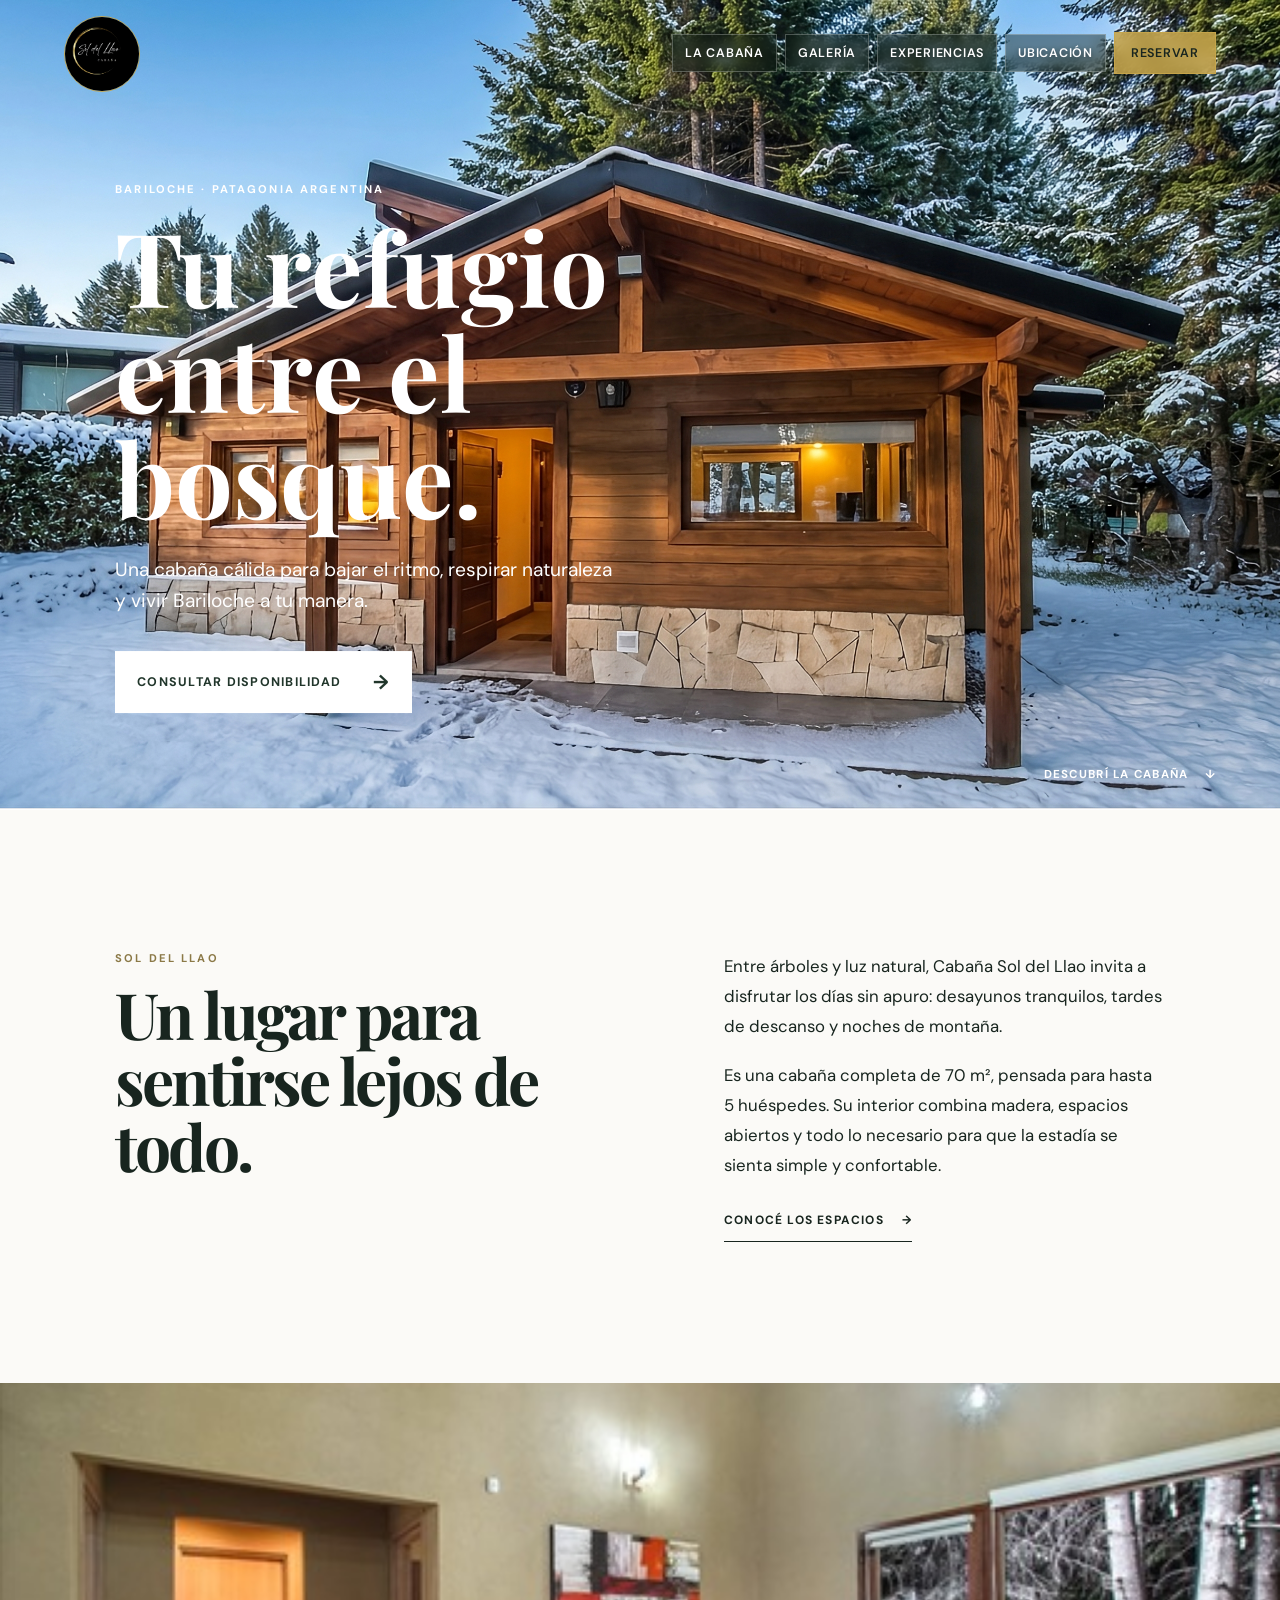
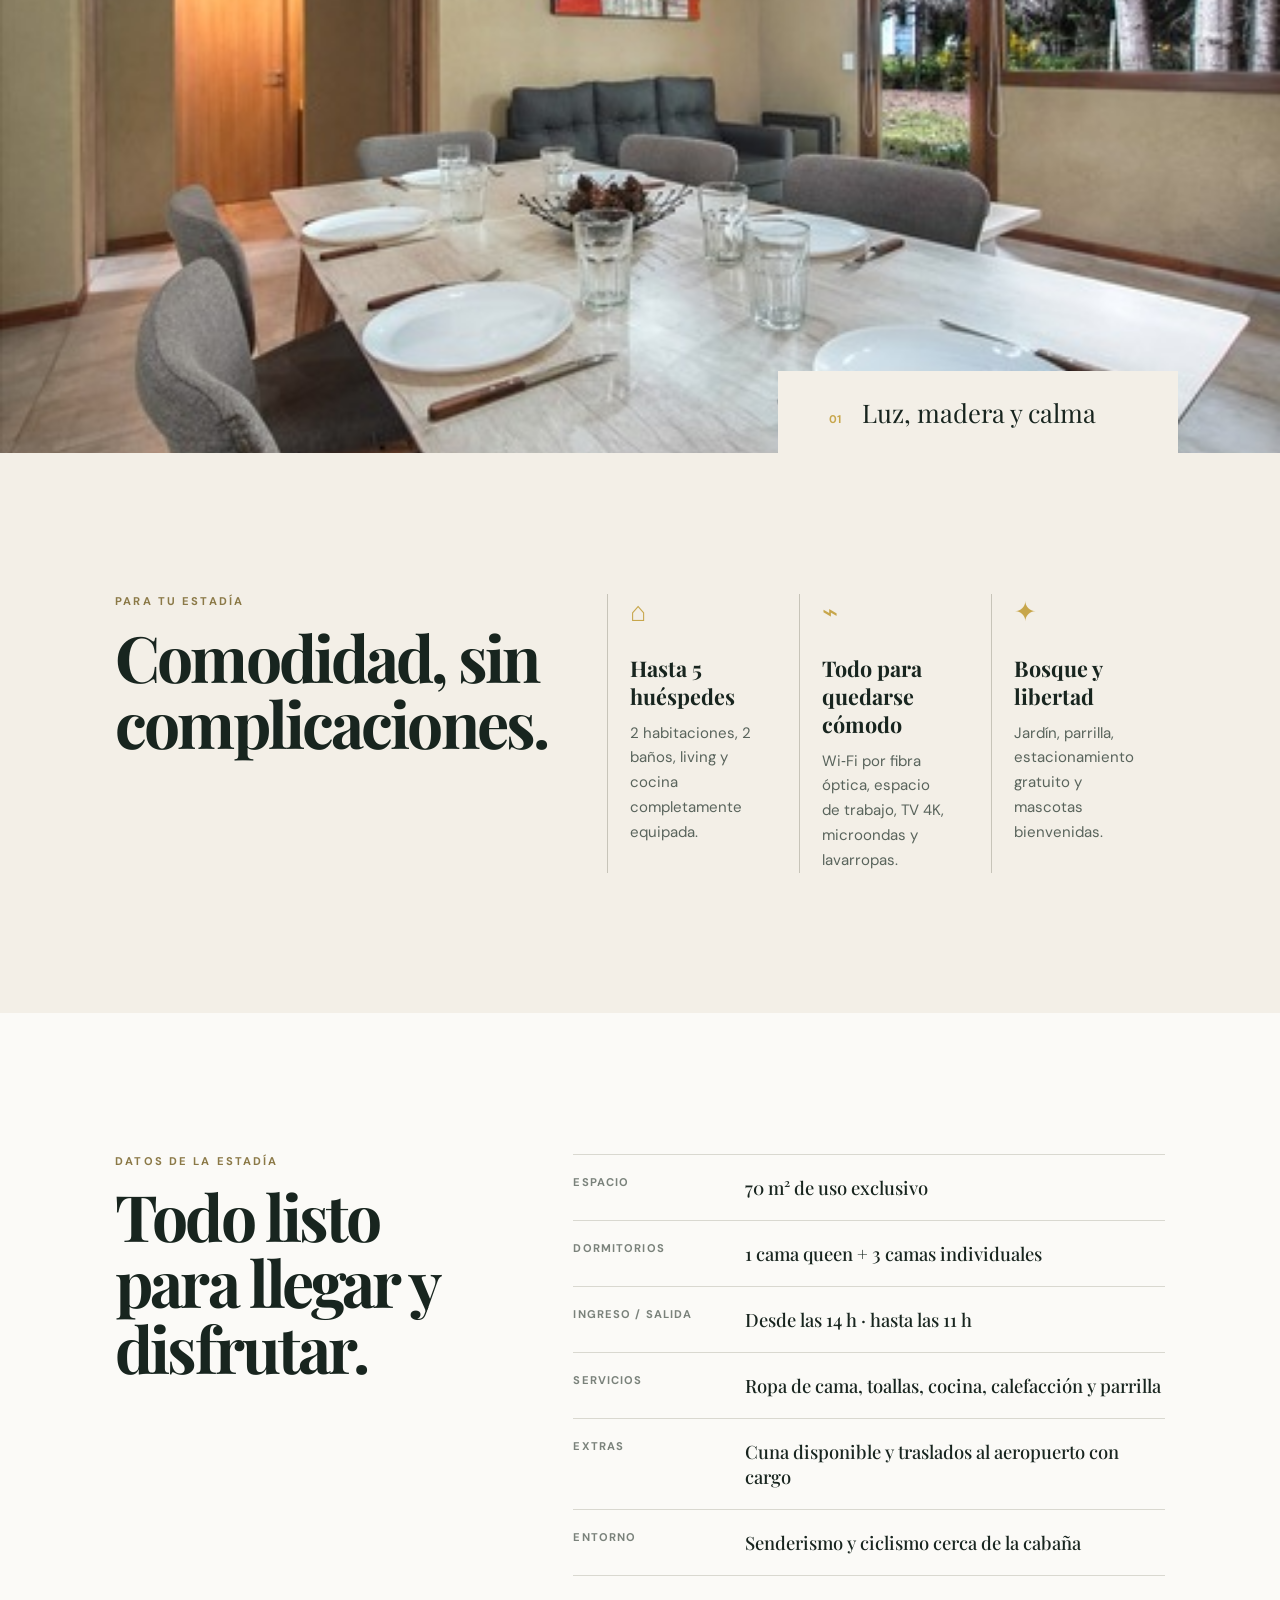
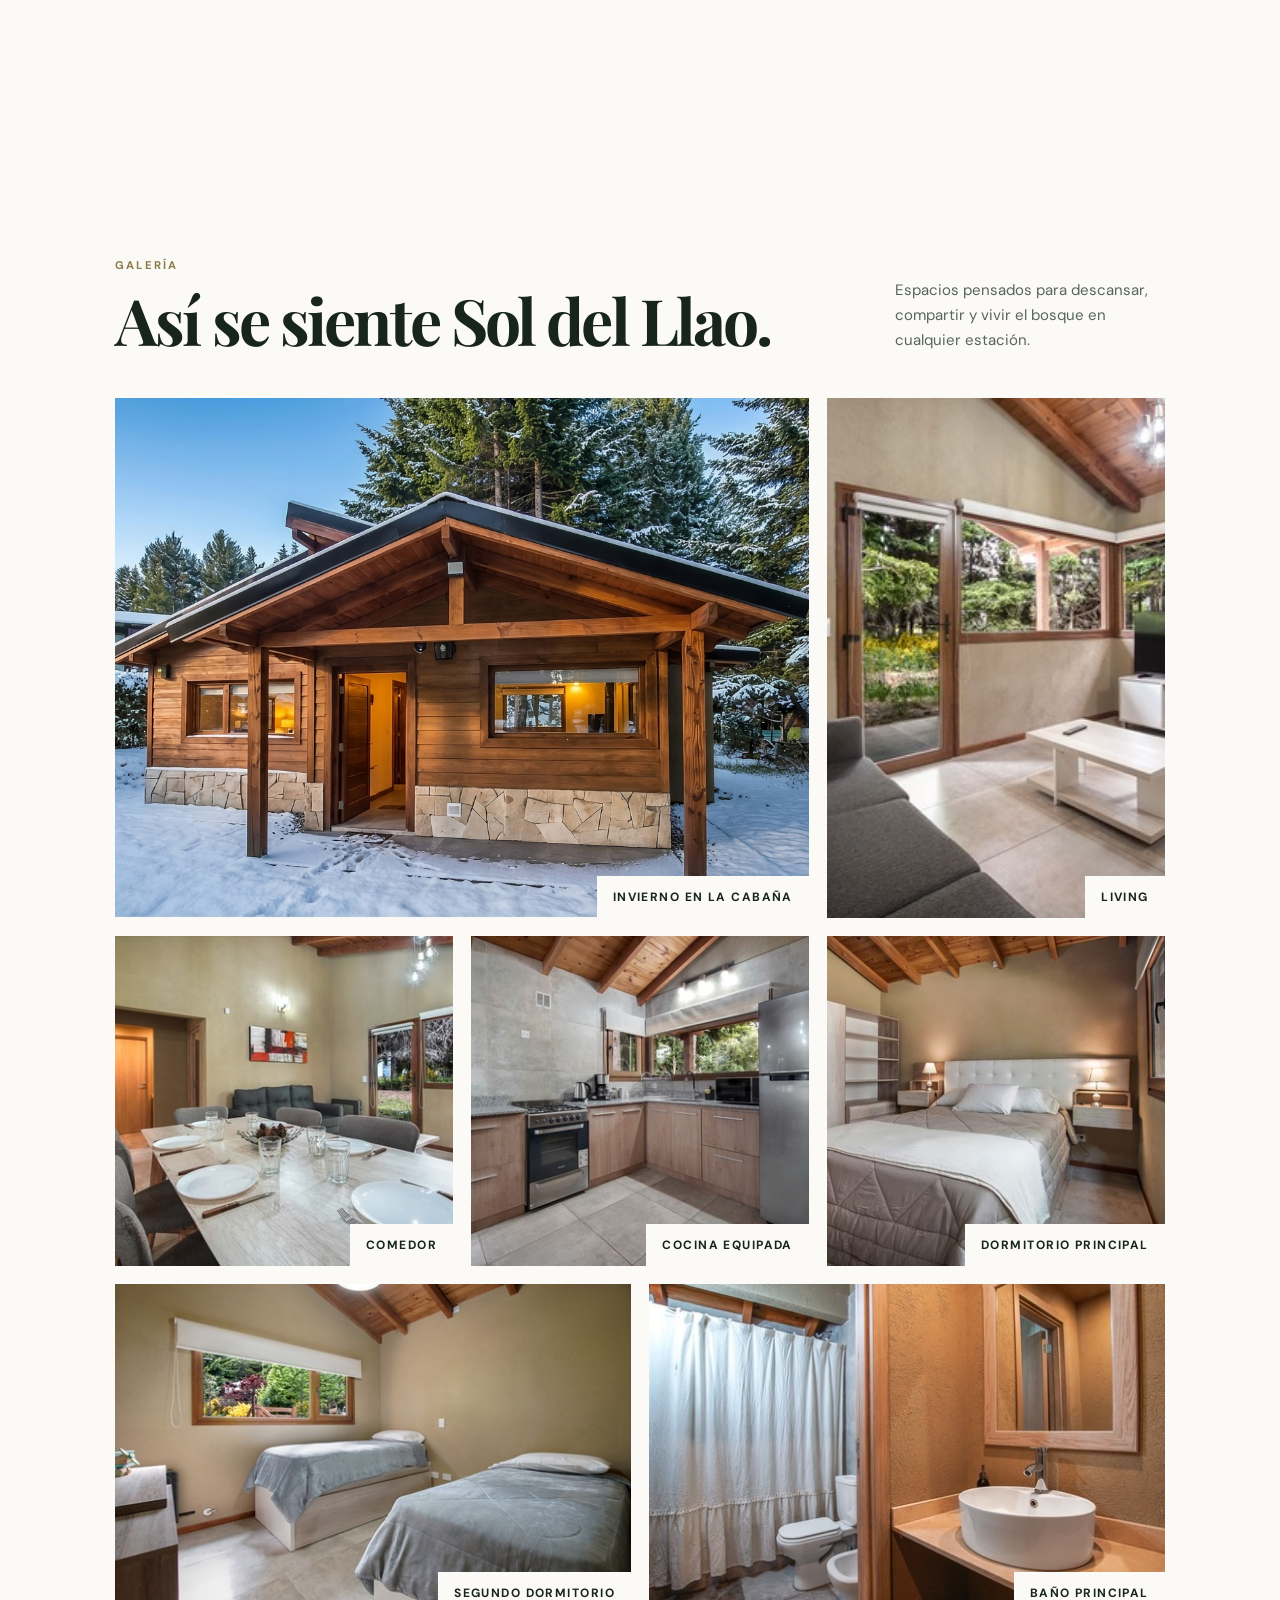
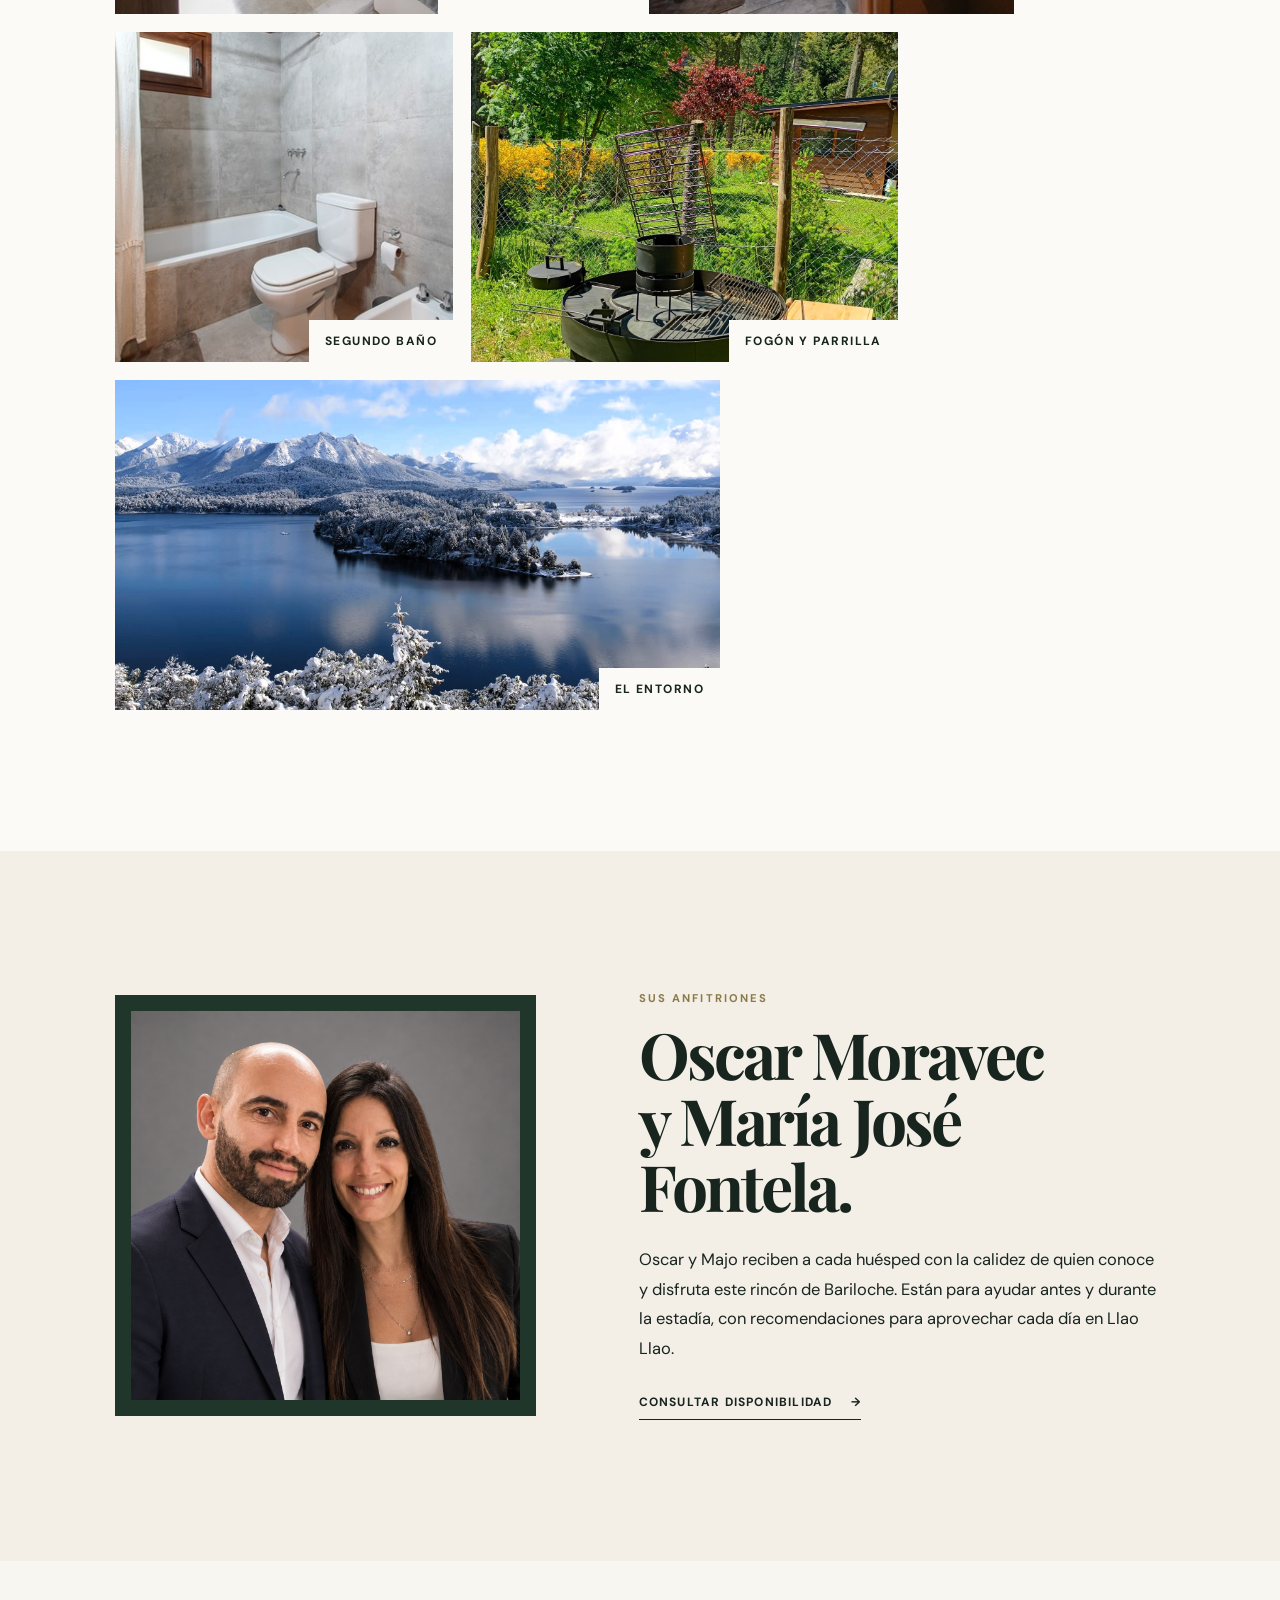
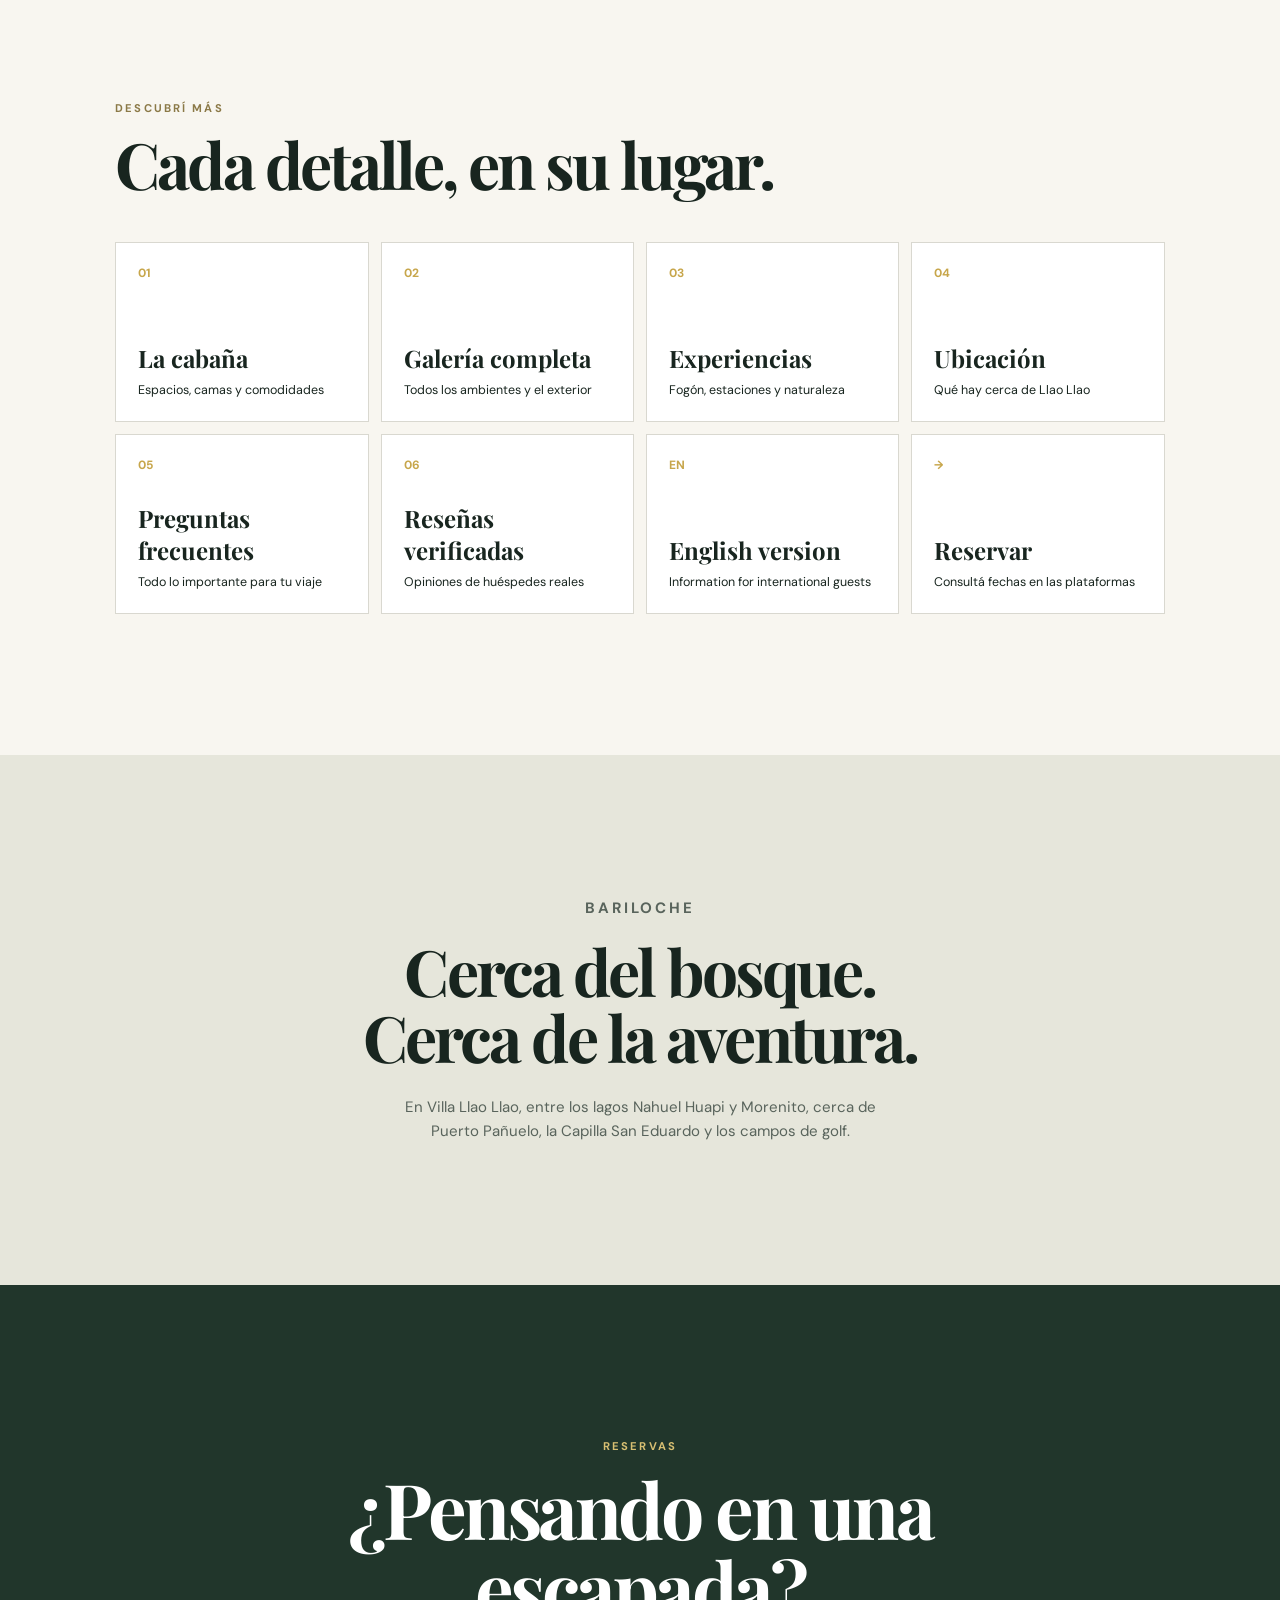
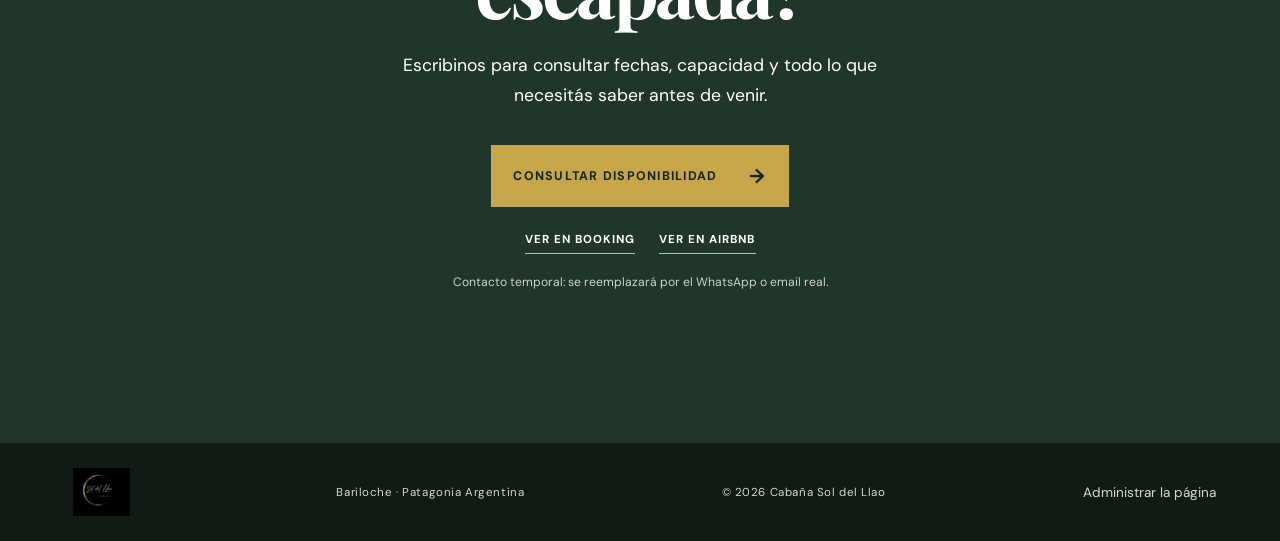
==== index.html @ df4e5b0e "Add files via upload" ====
<!doctype html>
<html lang="es">
  <head>
    <meta charset="UTF-8" />
    <meta name="viewport" content="width=device-width, initial-scale=1.0" />
    <meta name="description" content="Cabaña Sol del Llao, una estadía rodeada de bosque en Bariloche." />
    <title>Cabaña Sol del Llao | Bariloche</title>
    <link rel="preconnect" href="https://fonts.googleapis.com" />
    <link rel="preconnect" href="https://fonts.gstatic.com" crossorigin />
    <link href="https://fonts.googleapis.com/css2?family=DM+Sans:wght@400;500;600;700&family=Playfair+Display:wght@500;600;700&display=swap" rel="stylesheet" />
    <link rel="stylesheet" href="styles.css" />
    <link rel="stylesheet" href="details.css" />
    <link rel="stylesheet" href="authority.css" />
    <link rel="stylesheet" href="gallery-v2.css" />
    <link rel="stylesheet" href="pages.css" />
  </head>
  <body>
    <header class="site-header">
      <a class="brand" href="#inicio" aria-label="Ir al inicio">
        <img src="assets/logo-sol-del-llao.png" alt="Sol del Llao" />
      </a>
      <button class="menu-button" aria-expanded="false" aria-controls="nav">Menú</button>
      <nav id="nav" class="navigation" aria-label="Navegación principal">
        <a href="cabana.html">La cabaña</a>
        <a href="galeria.html">Galería</a>
        <a href="experiencias.html">Experiencias</a>
        <a href="ubicacion.html">Ubicación</a>
        <a href="reservas.html" class="nav-contact">Reservar</a>
      </nav>
    </header>

    <main>
      <section class="hero" id="inicio" aria-labelledby="hero-title">
        <img class="hero-image" src="assets/cabana-invierno.jpg" alt="Cabaña Sol del Llao rodeada de nieve y bosque" />
        <div class="hero-shade"></div>
        <div class="hero-content">
          <p class="eyebrow">Bariloche · Patagonia Argentina</p>
          <h1 id="hero-title" data-setting="heroTitle">Tu refugio<br />entre el bosque.</h1>
          <p class="hero-copy" data-setting="heroCopy">Una cabaña cálida para bajar el ritmo, respirar naturaleza y vivir Bariloche a tu manera.</p>
          <a class="button button-light" href="#contacto">Consultar disponibilidad <span aria-hidden="true">→</span></a>
        </div>
        <a class="scroll-cue" href="#cabana">Descubrí la cabaña <span aria-hidden="true">↓</span></a>
      </section>

      <section class="intro section" id="cabana" aria-labelledby="intro-title">
        <div class="intro-title">
          <p class="eyebrow eyebrow-dark">Sol del Llao</p>
          <h2 id="intro-title">Un lugar para sentirse lejos de todo.</h2>
        </div>
        <div class="intro-copy">
          <p>Entre árboles y luz natural, Cabaña Sol del Llao invita a disfrutar los días sin apuro: desayunos tranquilos, tardes de descanso y noches de montaña.</p>
          <p>Es una cabaña completa de 70 m², pensada para hasta 5 huéspedes. Su interior combina madera, espacios abiertos y todo lo necesario para que la estadía se sienta simple y confortable.</p>
          <a class="text-link" href="#galeria">Conocé los espacios <span aria-hidden="true">→</span></a>
        </div>
      </section>

      <section class="feature-image" aria-label="Interior de la cabaña">
        <img src="assets/comedor.jpg" alt="Comedor luminoso de la cabaña" />
        <div class="feature-note"><span>01</span> Luz, madera y calma</div>
      </section>

      <section class="amenities section" id="comodidades" aria-labelledby="amenities-title">
        <div>
          <p class="eyebrow eyebrow-dark">Para tu estadía</p>
          <h2 id="amenities-title">Comodidad, sin complicaciones.</h2>
        </div>
        <div class="amenity-grid">
          <article><span class="amenity-icon">⌂</span><h3>Hasta 5 huéspedes</h3><p>2 habitaciones, 2 baños, living y cocina completamente equipada.</p></article>
          <article><span class="amenity-icon">⌁</span><h3>Todo para quedarse cómodo</h3><p>Wi‑Fi por fibra óptica, espacio de trabajo, TV 4K, microondas y lavarropas.</p></article>
          <article><span class="amenity-icon">✦</span><h3>Bosque y libertad</h3><p>Jardín, parrilla, estacionamiento gratuito y mascotas bienvenidas.</p></article>
        </div>
      </section>

      <section class="stay-details section" aria-labelledby="details-title">
        <div class="details-heading"><p class="eyebrow eyebrow-dark">Datos de la estadía</p><h2 id="details-title">Todo listo para llegar y disfrutar.</h2></div>
        <div class="details-grid">
          <div><span>Espacio</span><strong>70 m² de uso exclusivo</strong></div>
          <div><span>Dormitorios</span><strong>1 cama queen + 3 camas individuales</strong></div>
          <div><span>Ingreso / salida</span><strong>Desde las 14 h · hasta las 11 h</strong></div>
          <div><span>Servicios</span><strong>Ropa de cama, toallas, cocina, calefacción y parrilla</strong></div>
          <div><span>Extras</span><strong>Cuna disponible y traslados al aeropuerto con cargo</strong></div>
          <div><span>Entorno</span><strong>Senderismo y ciclismo cerca de la cabaña</strong></div>
        </div>
      </section>

      <section class="gallery section" id="galeria" aria-labelledby="gallery-title">
        <div class="gallery-heading"><div><p class="eyebrow eyebrow-dark">Galería</p><h2 id="gallery-title">Así se siente Sol del Llao.</h2></div><p>Espacios pensados para descansar, compartir y vivir el bosque en cualquier estación.</p></div>
        <div id="gallery-grid" class="gallery-grid">
          <figure data-gallery-id="invierno" class="gallery-large"><img src="assets/cabana-invierno.jpg" alt="Cabaña nevada en invierno" /><figcaption>Invierno en la cabaña</figcaption></figure>
          <figure data-gallery-id="living"><img src="assets/living.jpg" alt="Living con vista al bosque" /><figcaption>Living</figcaption></figure>
          <figure data-gallery-id="comedor"><img src="assets/comedor.jpg" alt="Comedor preparado para compartir" /><figcaption>Comedor</figcaption></figure>
          <figure data-gallery-id="cocina"><img src="assets/cocina.jpg" alt="Cocina equipada" /><figcaption>Cocina equipada</figcaption></figure>
          <figure data-gallery-id="principal"><img src="assets/dormitorio-principal.jpg" alt="Dormitorio principal" /><figcaption>Dormitorio principal</figcaption></figure>
          <figure data-gallery-id="segundo"><img src="assets/dormitorio-dos.jpg" alt="Segundo dormitorio con camas individuales" /><figcaption>Segundo dormitorio</figcaption></figure>
          <figure data-gallery-id="bano-principal"><img src="assets/bano-principal.jpg" alt="Baño principal" /><figcaption>Baño principal</figcaption></figure>
          <figure data-gallery-id="bano-dos"><img src="assets/bano-dos.jpg" alt="Segundo baño" /><figcaption>Segundo baño</figcaption></figure>
          <figure data-gallery-id="fogon"><img src="assets/fogon.jpg" alt="Fogón y parrilla al aire libre" /><figcaption>Fogón y parrilla</figcaption></figure>
          <figure data-gallery-id="entorno"><img src="assets/paisaje-invierno.jpg" alt="Paisaje nevado de Bariloche" /><figcaption>El entorno</figcaption></figure>
        </div>
      </section>

      <section class="hosts section" id="anfitriones" aria-labelledby="hosts-title">
        <div class="hosts-photo"><img src="assets/anfitriones-oscar-majo.png" alt="Oscar Moravec y María José Fontela, anfitriones de Cabaña Sol del Llao" /></div>
        <div class="hosts-copy"><p class="eyebrow eyebrow-dark">Sus anfitriones</p><h2 id="hosts-title">Oscar Moravec<br />y María José Fontela.</h2><p>Oscar y Majo reciben a cada huésped con la calidez de quien conoce y disfruta este rincón de Bariloche. Están para ayudar antes y durante la estadía, con recomendaciones para aprovechar cada día en Llao Llao.</p><a class="text-link" href="#contacto">Consultar disponibilidad <span aria-hidden="true">→</span></a></div>
      </section>

      <section class="explore section" aria-labelledby="explore-title">
        <p class="eyebrow eyebrow-dark">Descubrí más</p><h2 id="explore-title">Cada detalle, en su lugar.</h2>
        <div class="explore-grid">
          <a href="cabana.html"><span>01</span><strong>La cabaña</strong><small>Espacios, camas y comodidades</small></a>
          <a href="galeria.html"><span>02</span><strong>Galería completa</strong><small>Todos los ambientes y el exterior</small></a>
          <a href="experiencias.html"><span>03</span><strong>Experiencias</strong><small>Fogón, estaciones y naturaleza</small></a>
          <a href="ubicacion.html"><span>04</span><strong>Ubicación</strong><small>Qué hay cerca de Llao Llao</small></a>
          <a href="preguntas.html"><span>05</span><strong>Preguntas frecuentes</strong><small>Todo lo importante para tu viaje</small></a>
          <a href="resenas.html"><span>06</span><strong>Reseñas verificadas</strong><small>Opiniones de huéspedes reales</small></a>
          <a href="en.html"><span>EN</span><strong>English version</strong><small>Information for international guests</small></a>
          <a href="reservas.html"><span>→</span><strong>Reservar</strong><small>Consultá fechas en las plataformas</small></a>
        </div>
      </section>

      <section class="location section" aria-labelledby="location-title">
        <p class="eyebrow eyebrow-dark">Bariloche</p>
        <h2 id="location-title">Cerca del bosque.<br />Cerca de la aventura.</h2>
        <p>En Villa Llao Llao, entre los lagos Nahuel Huapi y Morenito, cerca de Puerto Pañuelo, la Capilla San Eduardo y los campos de golf.</p>
      </section>

      <section class="contact" id="contacto" aria-labelledby="contact-title">
        <div class="contact-content">
          <p class="eyebrow">Reservas</p>
          <h2 id="contact-title">¿Pensando en una escapada?</h2>
          <p>Escribinos para consultar fechas, capacidad y todo lo que necesitás saber antes de venir.</p>
          <a class="button button-gold" href="mailto:reservas@ejemplo.com?subject=Consulta%20por%20Caba%C3%B1a%20Sol%20del%20Llao">Consultar disponibilidad <span aria-hidden="true">→</span></a>
          <div class="booking-links"><a href="https://www.booking.com/hotel/ar/cabana-sol-del-llao.es-ar.html" target="_blank" rel="noopener noreferrer">Ver en Booking</a><a href="https://es.airbnb.com/rooms/1597470245378595978" target="_blank" rel="noopener noreferrer">Ver en Airbnb</a></div>
          <p class="contact-note">Contacto temporal: se reemplazará por el WhatsApp o email real.</p>
        </div>
      </section>
    </main>

    <footer><img src="assets/logo-sol-del-llao.png" alt="Sol del Llao" /><p>Bariloche · Patagonia Argentina</p><p>© <span id="year"></span> Cabaña Sol del Llao</p><a href="admin.html" style="color:#d4d8d2;text-decoration:none;font-size:.85rem">Administrar la página</a></footer>
    <script src="script.js"></script>
    <script src="site-settings.js"></script>
    <script src="site-editor.js"></script>
  </body>
</html>
---- styles.css ----
:root{--ink:#18251f;--pine:#21362b;--sand:#f3efe7;--paper:#fbfaf7;--gold:#c7a64b;--muted:#657168;--line:#d9d8d0}*{box-sizing:border-box}html{scroll-behavior:smooth}body{margin:0;background:var(--paper);color:var(--ink);font-family:"DM Sans",sans-serif}img{display:block;max-width:100%}h1,h2,h3,p{margin:0}h1,h2{font-family:"Playfair Display",serif;line-height:1.03}h2{font-size:clamp(2.5rem,5vw,4.7rem);letter-spacing:-.045em}.site-header{align-items:center;display:flex;height:86px;justify-content:space-between;left:0;padding:11px clamp(22px,5vw,72px);position:absolute;right:0;top:0;z-index:2}.brand img{height:64px;object-fit:contain;width:100px}.navigation{align-items:center;display:flex;gap:clamp(16px,2.4vw,38px)}.navigation a{color:#fff;font-size:.78rem;font-weight:600;letter-spacing:.06em;text-decoration:none;text-transform:uppercase}.navigation .nav-contact{border:1px solid rgba(255,255,255,.65);padding:12px 16px}.menu-button{background:none;border:1px solid rgba(255,255,255,.6);color:#fff;display:none;font:600 .76rem "DM Sans";letter-spacing:.08em;padding:10px;text-transform:uppercase}.hero{color:#fff;isolation:isolate;min-height:min(810px,100vh);position:relative}.hero-image,.hero-shade{height:100%;inset:0;position:absolute;width:100%}.hero-image{object-fit:cover;object-position:center}.hero-shade{background:linear-gradient(90deg,rgba(8,20,14,.74),rgba(8,20,14,.18) 70%),linear-gradient(0deg,rgba(8,20,14,.45),transparent 35%);z-index:-1}.hero-content{left:clamp(22px,9vw,145px);max-width:660px;position:absolute;top:50%;transform:translateY(-42%)}.eyebrow{font-size:.7rem;font-weight:700;letter-spacing:.19em;text-transform:uppercase}.hero h1{font-size:clamp(3.8rem,8vw,7.4rem);margin:17px 0 26px}.hero-copy{font-size:clamp(1rem,1.5vw,1.2rem);line-height:1.6;max-width:510px}.button{align-items:center;display:inline-flex;font-size:.78rem;font-weight:700;gap:32px;letter-spacing:.1em;margin-top:34px;padding:18px 22px;text-decoration:none;text-transform:uppercase}.button span{font-size:1.25rem}.button-light{background:#fff;color:var(--pine)}.button-gold{background:var(--gold);color:#17241d}.scroll-cue{bottom:28px;color:#fff;font-size:.72rem;font-weight:700;letter-spacing:.11em;position:absolute;right:clamp(22px,5vw,72px);text-decoration:none;text-transform:uppercase}.scroll-cue span{margin-left:12px}.section{padding:clamp(75px,11vw,170px) clamp(22px,9vw,145px)}.eyebrow-dark{color:#8b7947}.intro{display:grid;gap:70px;grid-template-columns:1.1fr .9fr}.intro-title{max-width:660px}.intro h2,.amenities h2{margin-top:16px}.intro-copy{font-size:1.05rem;line-height:1.8;max-width:500px}.intro-copy p+p{margin-top:18px}.text-link{border-bottom:1px solid var(--ink);color:var(--ink);display:inline-block;font-size:.75rem;font-weight:700;letter-spacing:.1em;margin-top:30px;padding-bottom:9px;text-decoration:none;text-transform:uppercase}.text-link span{padding-left:14px}.feature-image{height:min(670px,60vw);overflow:hidden;position:relative}.feature-image img{height:100%;object-fit:cover;width:100%}.feature-note{background:var(--sand);bottom:0;font-family:"Playfair Display",serif;font-size:clamp(1.1rem,2vw,1.65rem);padding:24px clamp(22px,4vw,64px);position:absolute;right:8%;width:min(400px,70%)}.feature-note span{color:var(--gold);font-family:"DM Sans";font-size:.7rem;font-weight:700;margin-right:15px}.amenities{background:var(--sand);display:grid;gap:60px;grid-template-columns:.75fr 1.25fr}.amenity-grid{display:grid;gap:18px;grid-template-columns:repeat(3,1fr)}.amenity-grid article{border-left:1px solid #c7c4b9;padding:0 22px}.amenity-icon{color:var(--gold);font-size:1.7rem}.amenity-grid h3{font-family:"Playfair Display",serif;font-size:1.35rem;margin:25px 0 11px}.amenity-grid p,.gallery-heading>p,.location>p{color:#59645c;font-size:.94rem;line-height:1.65}.gallery-heading{align-items:end;display:flex;justify-content:space-between;margin-bottom:45px}.gallery-heading>p{max-width:270px}.gallery-heading h2{margin-top:15px}.gallery-grid{display:grid;gap:20px;grid-template-columns:1.4fr .85fr .55fr}.gallery-grid figure{margin:0;position:relative}.gallery-grid img{height:100%;min-height:300px;object-fit:cover;width:100%}.gallery-grid figcaption{background:var(--paper);bottom:0;font-size:.75rem;font-weight:700;letter-spacing:.12em;padding:13px 16px;position:absolute;right:0;text-transform:uppercase}.gallery-message{background:var(--pine);color:#fff;display:flex;flex-direction:column;font-family:"Playfair Display",serif;font-size:1.5rem;justify-content:space-between;padding:25px}.gallery-message span{color:var(--gold);font-family:"DM Sans";font-size:.76rem;font-weight:700}.location{background:#e6e6db;text-align:center}.location h2{margin:17px auto 25px}.location>p:last-child{margin:0 auto;max-width:510px}.contact{background:var(--pine);color:#fff;padding:clamp(80px,12vw,170px) 22px;text-align:center}.contact-content{margin:auto;max-width:720px}.contact h2{font-size:clamp(3rem,6vw,5.7rem);margin:16px 0 24px}.contact-content>p:not(.eyebrow):not(.contact-note){font-size:1.1rem;line-height:1.7;margin:auto;max-width:530px}.contact-note{color:#cbd3c8;font-size:.76rem;margin-top:20px}.contact .eyebrow{color:#d8bf72}footer{align-items:center;background:#111a15;color:#d4d8d2;display:flex;gap:28px;justify-content:space-between;padding:25px clamp(22px,5vw,72px)}footer img{height:48px;object-fit:contain;width:75px}footer p{font-size:.72rem;letter-spacing:.05em}@media(max-width:780px){.site-header{height:76px}.brand img{height:55px;width:85px}.menu-button{display:block}.navigation{background:var(--pine);display:none;left:0;padding:18px 22px;position:absolute;right:0;top:76px}.navigation.is-open{display:flex;flex-direction:column;align-items:flex-start}.navigation .nav-contact{padding:9px 12px}.hero{min-height:730px}.hero-content{left:22px;right:22px}.hero h1{font-size:clamp(3.5rem,15vw,5.4rem)}.scroll-cue{left:22px;right:auto}.intro,.amenities{grid-template-columns:1fr}.intro{gap:36px}.feature-image{height:440px}.feature-note{right:0;width:85%}.amenity-grid{grid-template-columns:1fr;gap:32px}.amenity-grid article{padding-left:20px}.gallery-heading{align-items:start;flex-direction:column;gap:18px}.gallery-grid{grid-template-columns:1fr}.gallery-grid figure,.gallery-message{min-height:280px}.gallery-grid .gallery-large{min-height:400px}footer{align-items:flex-start;flex-direction:column;gap:12px}}
---- details.css ----
.stay-details{display:grid;gap:64px;grid-template-columns:.8fr 1.2fr}.details-heading h2{margin-top:15px}.details-grid{border-top:1px solid var(--line)}.details-grid>div{border-bottom:1px solid var(--line);display:grid;gap:22px;grid-template-columns:150px 1fr;padding:20px 0}.details-grid span{color:#7a827b;font-size:.7rem;font-weight:700;letter-spacing:.1em;text-transform:uppercase}.details-grid strong{font-family:"Playfair Display",serif;font-size:1.15rem;font-weight:500}.booking-links{display:flex;gap:24px;justify-content:center;margin-top:25px}.booking-links a{border-bottom:1px solid #b8c1b8;color:#fff;font-size:.72rem;font-weight:700;letter-spacing:.09em;padding-bottom:6px;text-decoration:none;text-transform:uppercase}@media(max-width:780px){.stay-details{grid-template-columns:1fr}.details-grid>div{gap:8px;grid-template-columns:1fr}.booking-links{gap:16px}}
---- authority.css ----
/* El logo pasa a ser el sello central de la marca. */
.site-header{height:105px;justify-content:flex-end}.brand{background:transparent;border:0;box-shadow:none;left:clamp(22px,5vw,72px);padding:0;position:absolute;top:16px;transform:none;width:76px}.brand img{border:1px solid rgba(199,166,75,.9);border-radius:50%;height:76px;object-fit:cover;width:76px}.navigation{gap:8px;margin-left:auto}.navigation a{background:rgba(10,25,17,.42);backdrop-filter:blur(7px);border:1px solid rgba(255,255,255,.25);padding:10px 12px;text-shadow:0 1px 4px rgba(0,0,0,.45)}.navigation .nav-contact{background:rgba(199,166,75,.86);border-color:rgba(199,166,75,.95);color:#18251f;text-shadow:none}@media(max-width:780px){.site-header{height:88px}.brand{left:22px;top:10px;width:62px}.brand img{height:62px;width:62px}.site-header{padding-right:22px}.menu-button{margin-left:auto}.navigation{background:rgba(24,43,33,.96);gap:10px;margin-left:0}.navigation a{background:rgba(255,255,255,.08);width:100%}}
---- gallery-v2.css ----
.gallery-grid{display:grid;gap:18px;grid-template-columns:repeat(12,1fr)}.gallery-grid figure{grid-column:span 4;height:330px;overflow:hidden}.gallery-grid figure.gallery-large{grid-column:span 8;height:520px}.gallery-grid figure:nth-child(2){grid-column:span 4;height:520px}.gallery-grid figure:nth-child(6),.gallery-grid figure:nth-child(7){grid-column:span 6}.gallery-grid figure:nth-child(9){grid-column:span 5}.gallery-grid figure:nth-child(10){grid-column:span 7}.gallery-grid img{height:100%;min-height:0;object-fit:cover;transition:transform .45s ease;width:100%}.gallery-grid figure:hover img{transform:scale(1.035)}.hosts{align-items:center;background:var(--sand);display:grid;gap:clamp(44px,8vw,130px);grid-template-columns:minmax(280px,.8fr) 1fr}.hosts-photo{background:var(--pine);padding:16px}.hosts-photo img{aspect-ratio:1/1;object-fit:cover;width:100%}.hosts-copy{max-width:680px}.hosts-copy h2{margin:16px 0 26px}.hosts-copy>p:not(.eyebrow){font-size:1.03rem;line-height:1.8;max-width:570px}@media(max-width:780px){.gallery-grid{grid-template-columns:repeat(2,1fr);gap:10px}.gallery-grid figure,.gallery-grid figure.gallery-large,.gallery-grid figure:nth-child(2),.gallery-grid figure:nth-child(6),.gallery-grid figure:nth-child(7),.gallery-grid figure:nth-child(9),.gallery-grid figure:nth-child(10){grid-column:span 1;height:230px}.gallery-grid figure.gallery-large{grid-column:span 2;height:350px}.hosts{grid-template-columns:1fr}.hosts-photo{max-width:460px}.navigation{gap:16px}}
---- pages.css ----
.explore{background:#f8f6f0}.explore h2{margin:16px 0 45px}.explore-grid{display:grid;gap:12px;grid-template-columns:repeat(4,1fr)}.explore-grid a{background:#fff;border:1px solid var(--line);color:var(--ink);display:flex;flex-direction:column;min-height:180px;padding:22px;text-decoration:none;transition:background .2s,color .2s}.explore-grid a:hover{background:var(--pine);color:#fff}.explore-grid span{color:var(--gold);font-size:.75rem;font-weight:700}.explore-grid strong{font-family:"Playfair Display",serif;font-size:1.5rem;margin:auto 0 8px}.explore-grid small{font-size:.78rem;line-height:1.4}.sub-header{align-items:center;background:var(--pine);display:flex;justify-content:space-between;padding:12px clamp(22px,6vw,100px)}.sub-header img{height:62px;object-fit:contain;width:92px}.sub-header a{color:#fff;font-size:.76rem;font-weight:700;letter-spacing:.08em;text-decoration:none;text-transform:uppercase}.sub-hero{background:var(--sand);padding:clamp(80px,13vw,160px) clamp(22px,9vw,145px) clamp(60px,9vw,110px)}.sub-hero h1{font-size:clamp(3rem,7vw,6.2rem);margin:16px 0 20px;max-width:900px}.sub-hero p:not(.eyebrow){font-size:1.08rem;line-height:1.7;max-width:650px}.sub-content{padding:clamp(60px,10vw,125px) clamp(22px,9vw,145px)}.info-columns{display:grid;gap:40px;grid-template-columns:repeat(3,1fr)}.info-columns h2{font-size:1.8rem;margin-bottom:14px}.info-columns p,.info-columns li{line-height:1.65}.info-columns ul{padding-left:20px}.page-photo{height:min(560px,55vw);object-fit:cover;width:100%}.reviews{background:var(--sand)}.review-score{color:var(--gold);font-family:"Playfair Display",serif;font-size:5rem}.review-card{background:#fff;border-left:3px solid var(--gold);padding:25px}.review-card p{font-family:"Playfair Display",serif;font-size:1.25rem;line-height:1.45}.review-card small{color:#667168;display:block;margin-top:14px}.cta-panel{background:var(--pine);color:#fff;padding:clamp(45px,7vw,85px);text-align:center}.cta-panel h2{margin:15px 0 22px}.cta-panel p{line-height:1.65;margin:auto;max-width:600px}.cta-panel .button{background:var(--gold);color:var(--ink)}.map-link{background:#e7e4d8;color:var(--ink);display:inline-flex;font-weight:700;margin-top:24px;padding:16px 20px;text-decoration:none}@media(max-width:780px){.explore-grid,.info-columns{grid-template-columns:1fr 1fr}.explore-grid a{min-height:140px}.sub-header{padding:10px 22px}.sub-header img{height:52px;width:72px}.sub-hero{padding-top:95px}.page-photo{height:330px}.info-columns{gap:26px}.info-columns>div{grid-column:span 2}.review-score{font-size:4rem}}
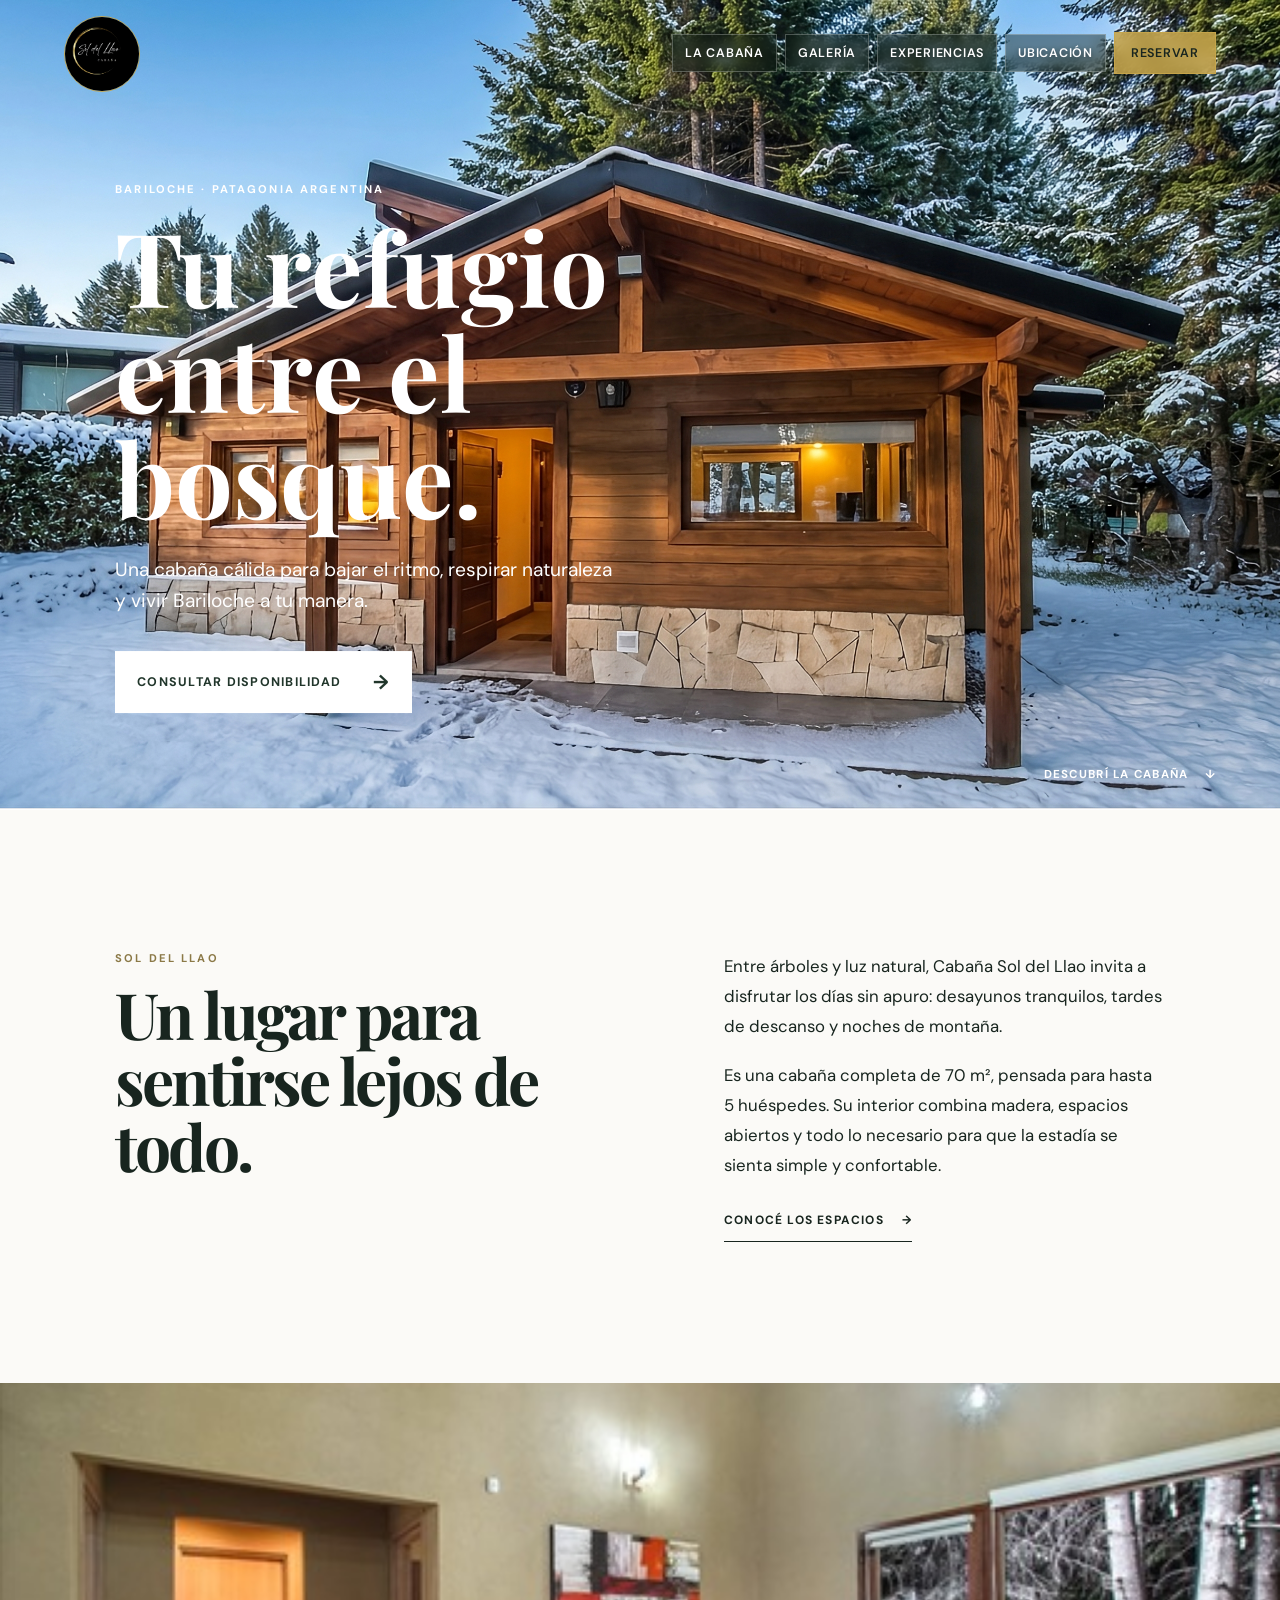
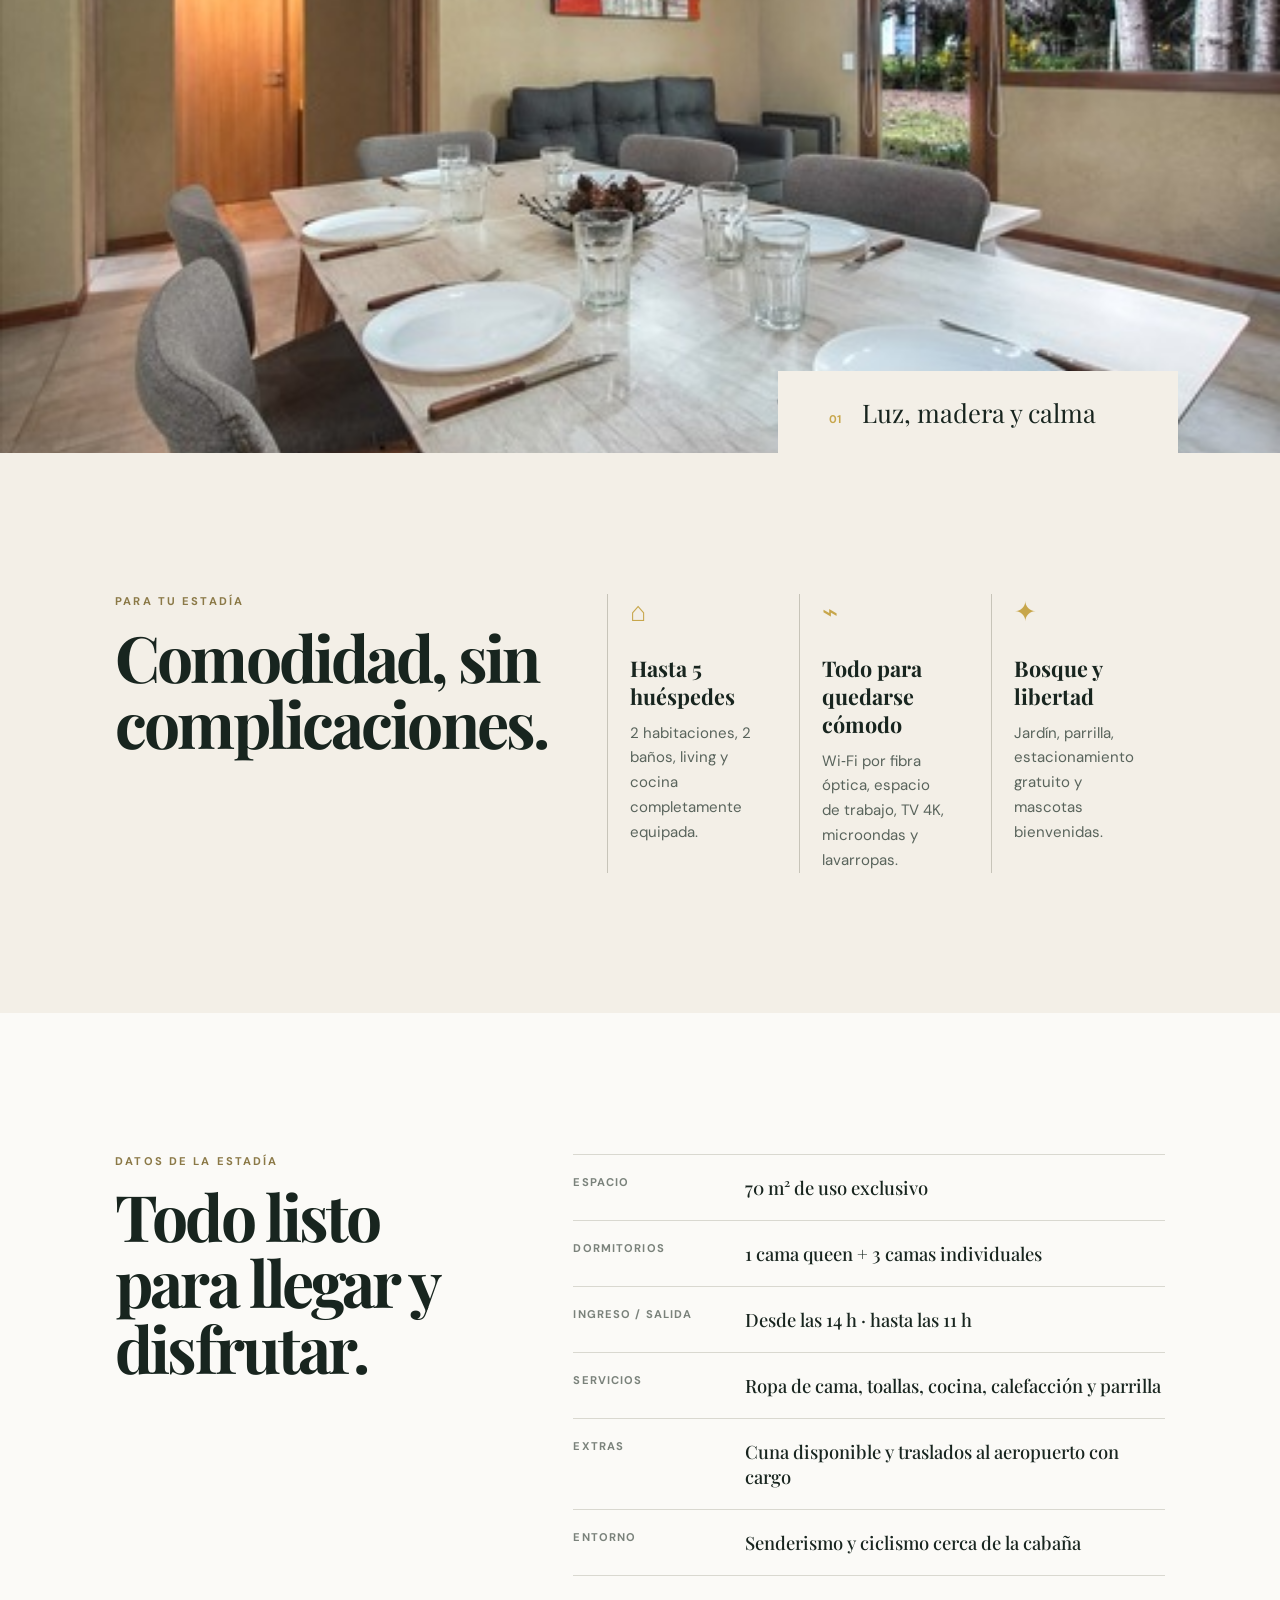
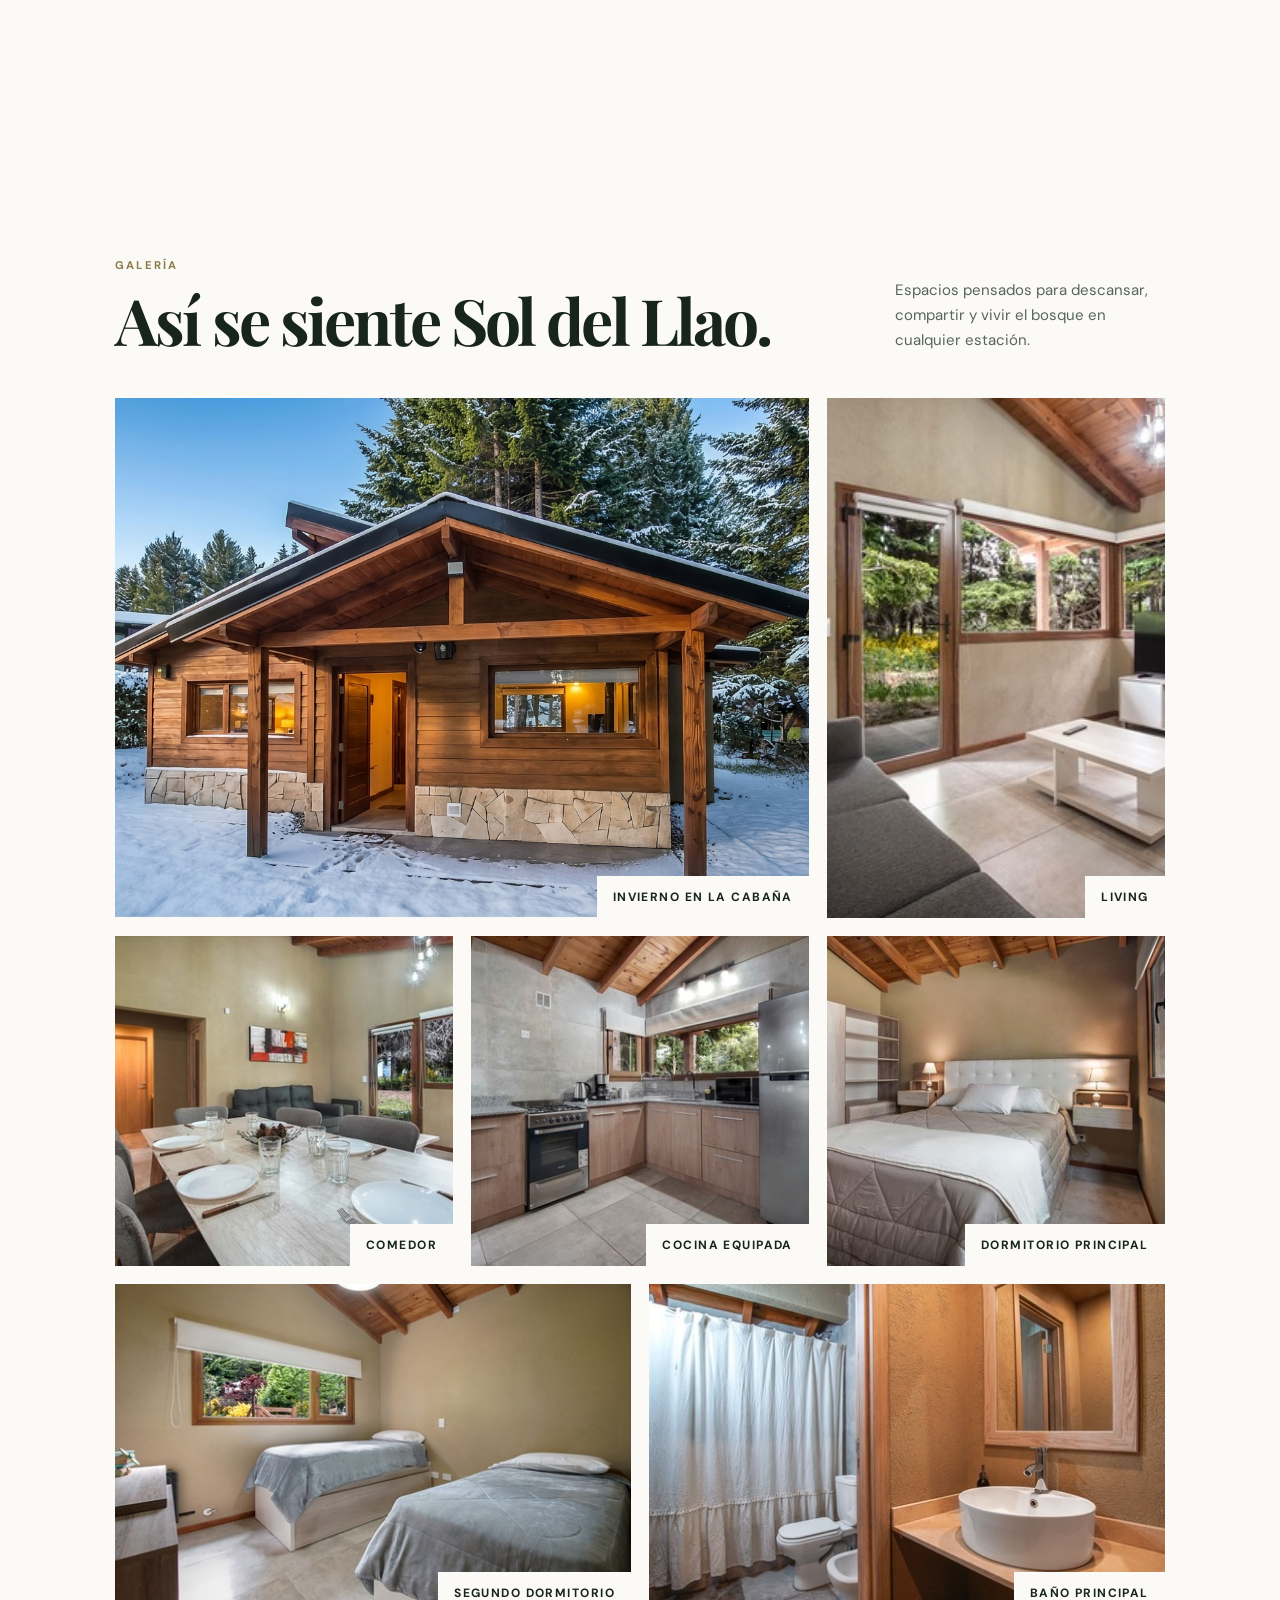
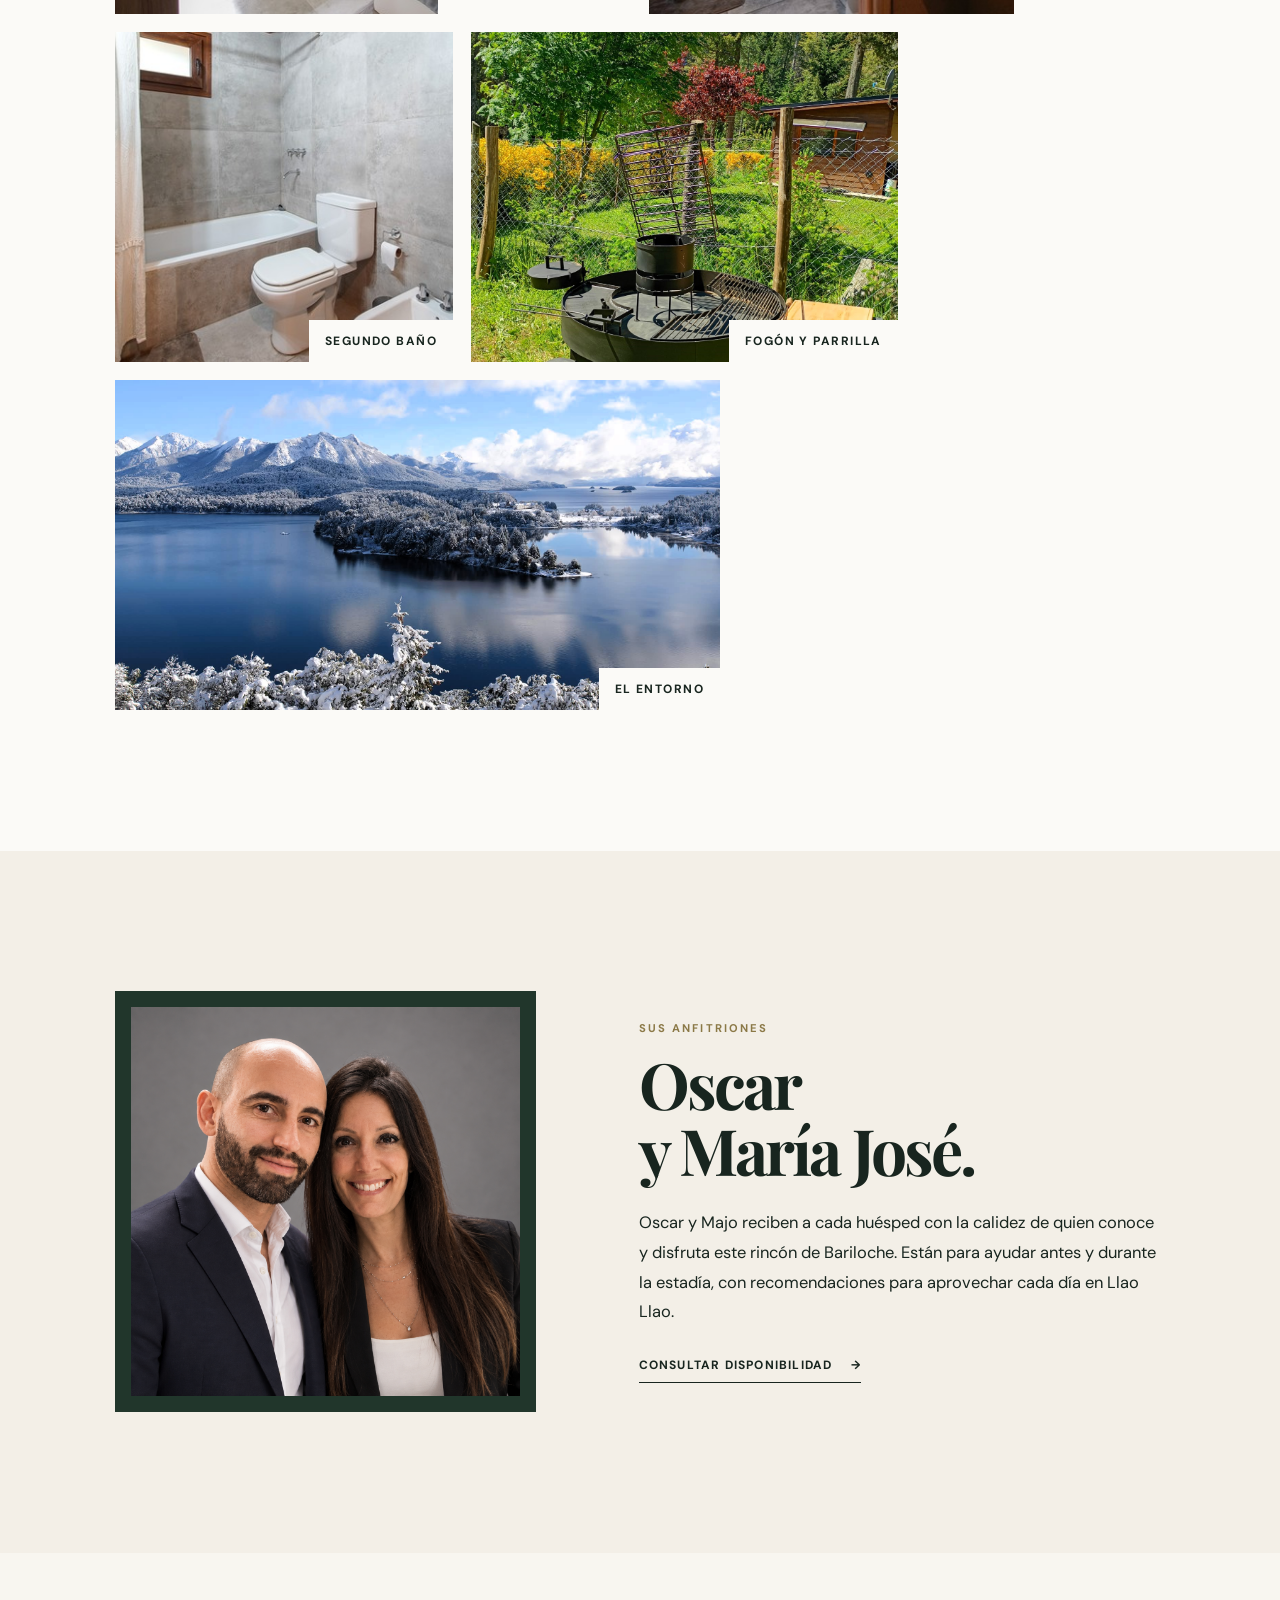
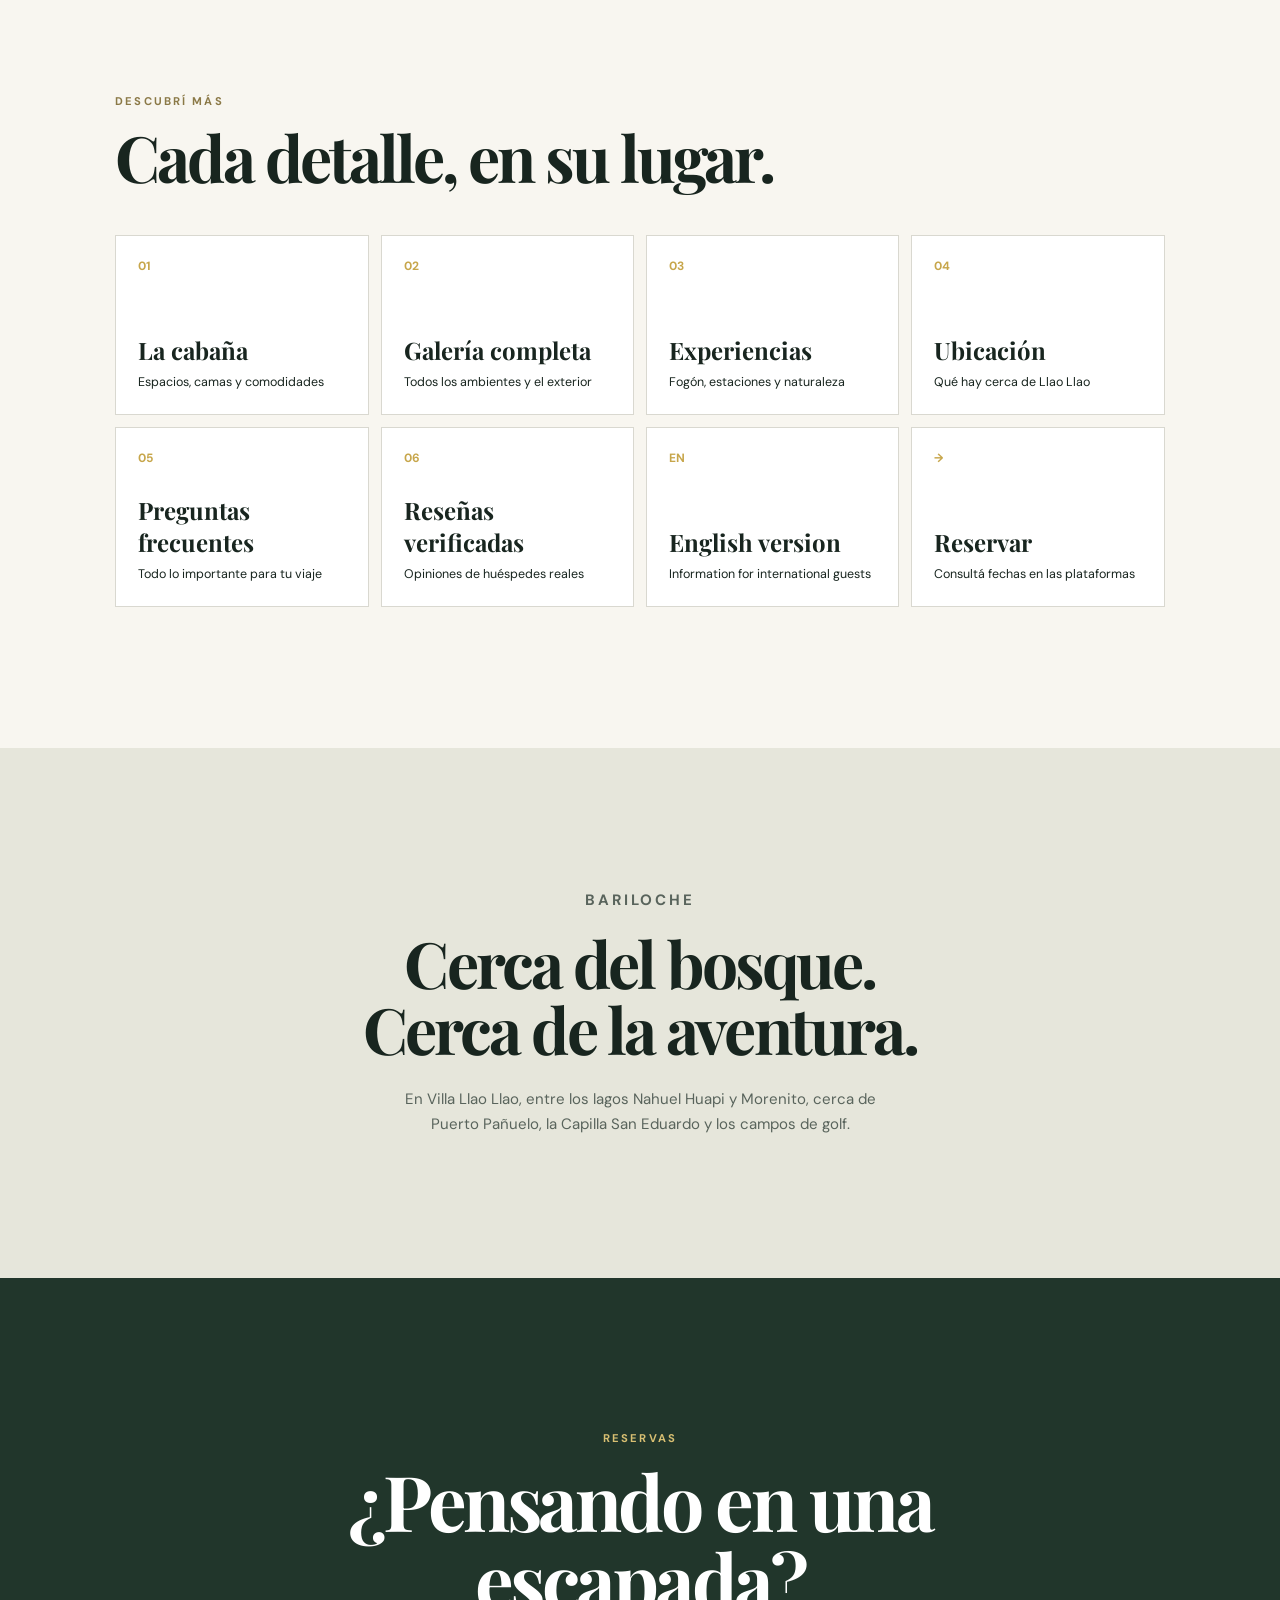
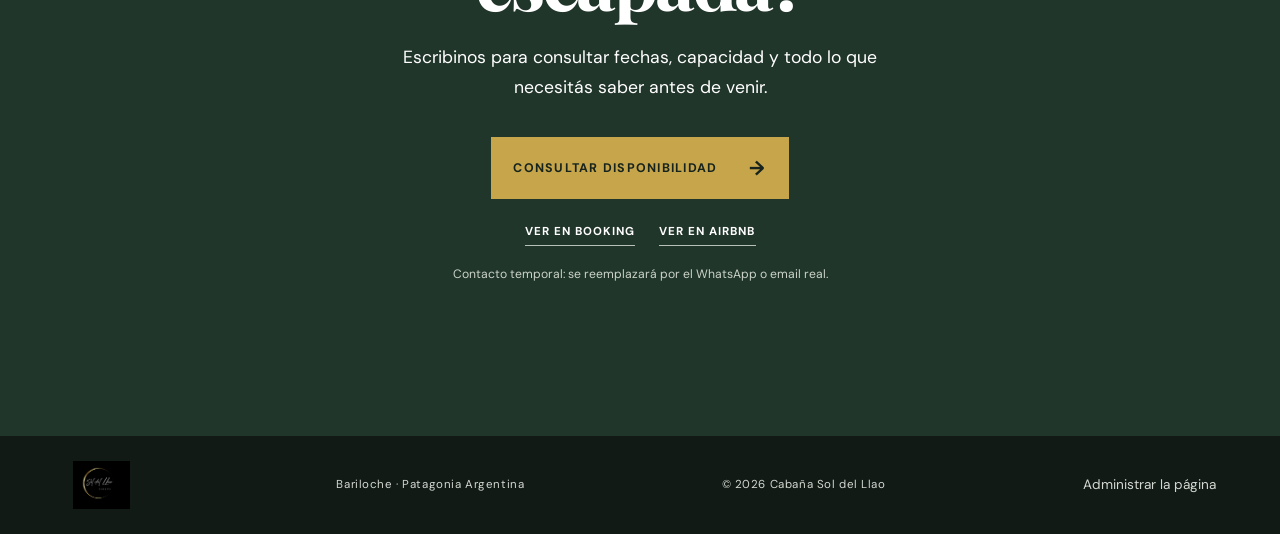
==== commit 23a28b18: "Update index.html" ====
--- a/index.html
+++ b/index.html
@@ -100,8 +100,8 @@
       </section>
 
       <section class="hosts section" id="anfitriones" aria-labelledby="hosts-title">
-        <div class="hosts-photo"><img src="assets/anfitriones-oscar-majo.png" alt="Oscar Moravec y María José Fontela, anfitriones de Cabaña Sol del Llao" /></div>
-        <div class="hosts-copy"><p class="eyebrow eyebrow-dark">Sus anfitriones</p><h2 id="hosts-title">Oscar Moravec<br />y María José Fontela.</h2><p>Oscar y Majo reciben a cada huésped con la calidez de quien conoce y disfruta este rincón de Bariloche. Están para ayudar antes y durante la estadía, con recomendaciones para aprovechar cada día en Llao Llao.</p><a class="text-link" href="#contacto">Consultar disponibilidad <span aria-hidden="true">→</span></a></div>
+        <div class="hosts-photo"><img src="assets/anfitriones-oscar-majo.png" alt="Oscar y María José, anfitriones de Cabaña Sol del Llao" /></div>
+        <div class="hosts-copy"><p class="eyebrow eyebrow-dark">Sus anfitriones</p><h2 id="hosts-title">Oscar<br />y María José.</h2><p>Oscar y Majo reciben a cada huésped con la calidez de quien conoce y disfruta este rincón de Bariloche. Están para ayudar antes y durante la estadía, con recomendaciones para aprovechar cada día en Llao Llao.</p><a class="text-link" href="#contacto">Consultar disponibilidad <span aria-hidden="true">→</span></a></div>
       </section>
 
       <section class="explore section" aria-labelledby="explore-title">
